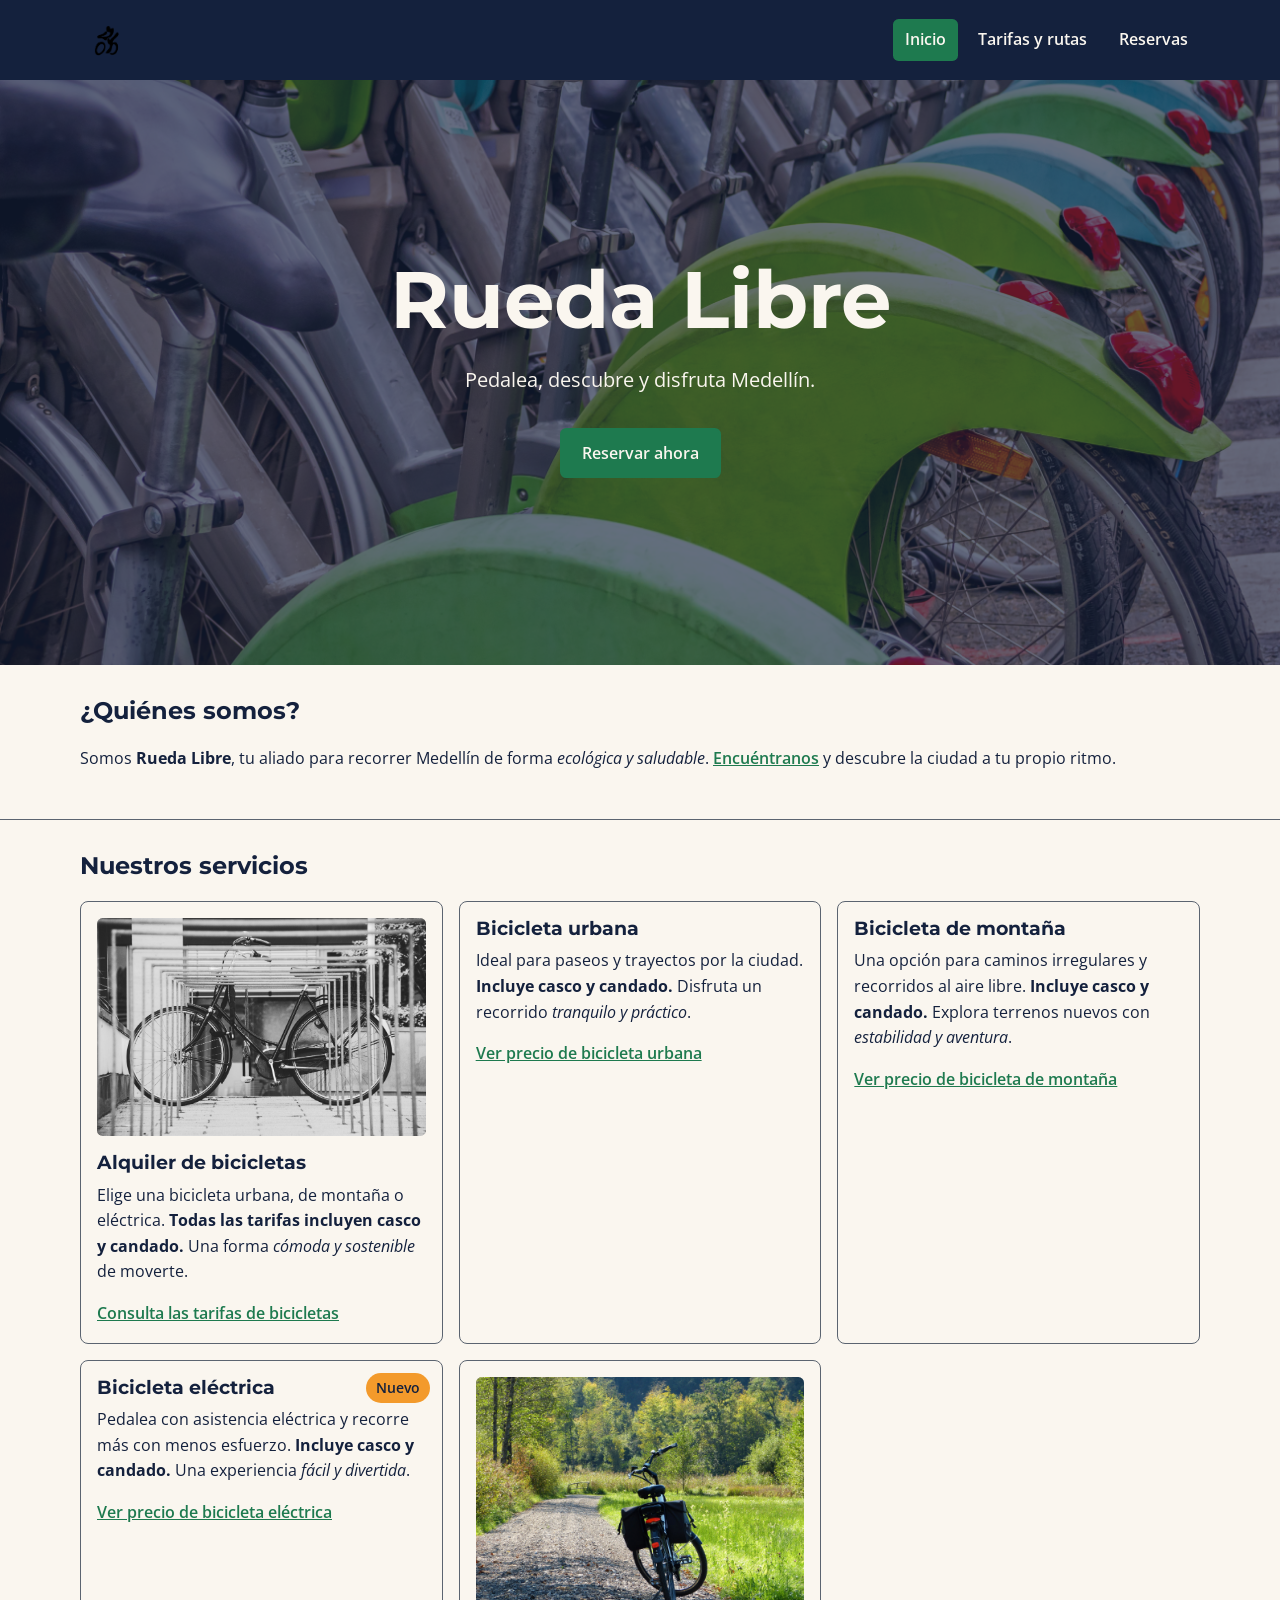
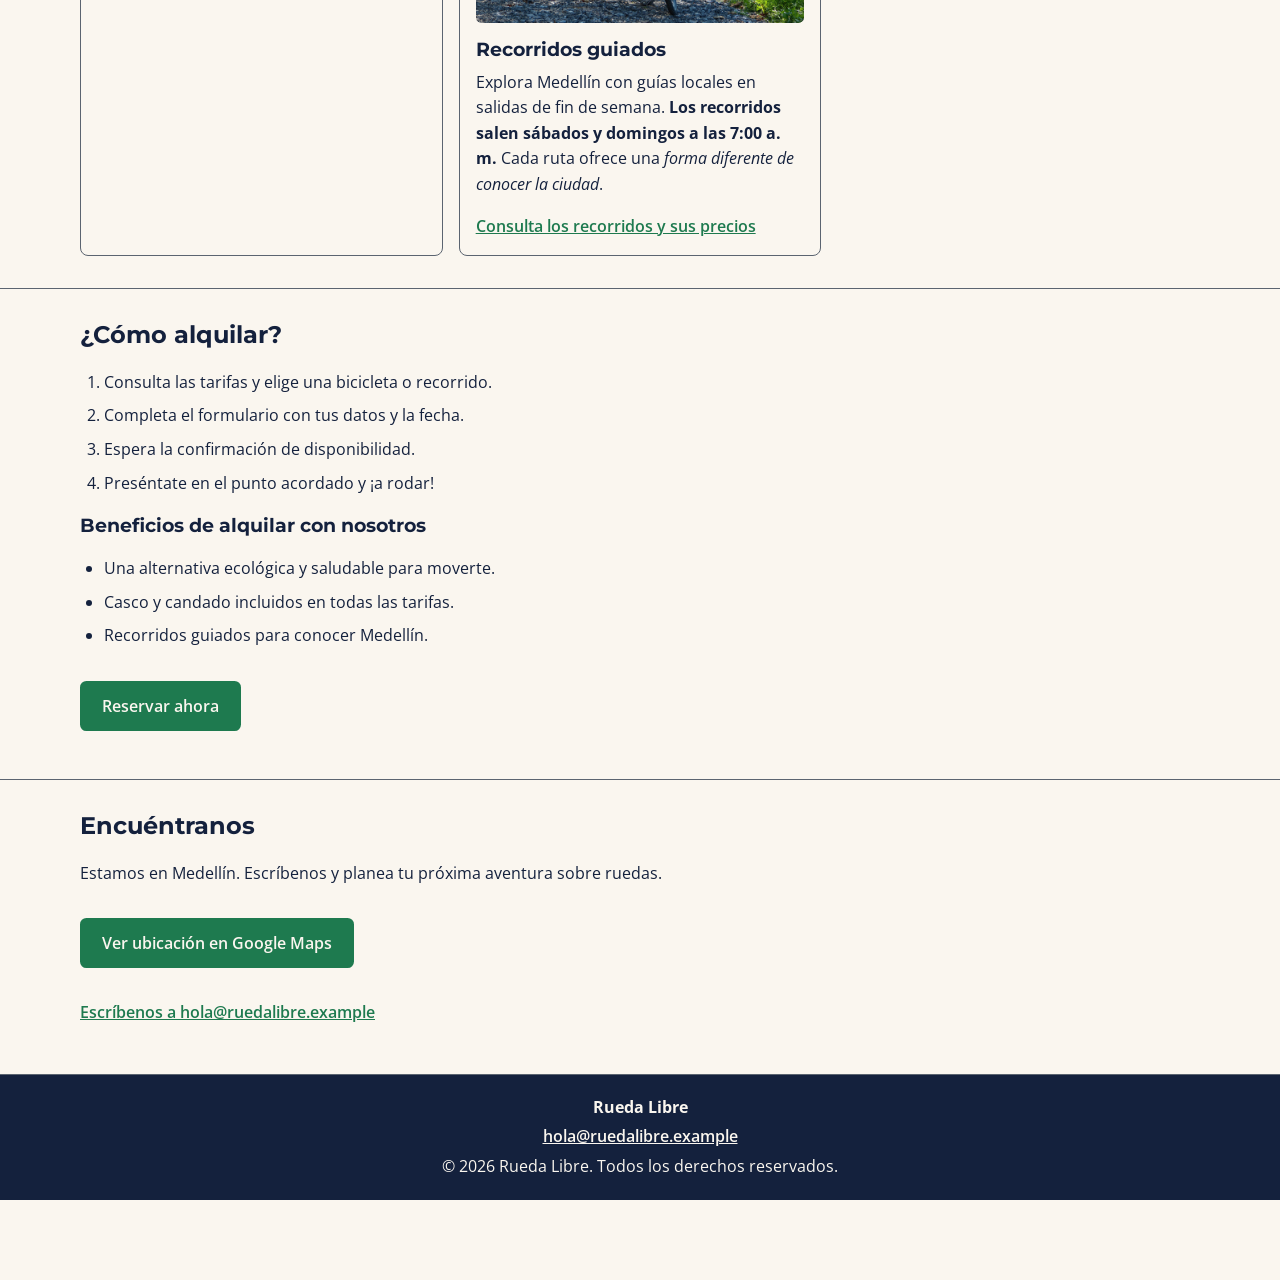
==== index.html @ da0697f2 "Release Rueda Libre v1.0 Co-authored-by: Copilot <223556219+Copilot@users.noreply.github.com>" ====
<!DOCTYPE html>
<html lang="es">
<head>
    <meta charset="UTF-8">
    <meta name="viewport" content="width=device-width, initial-scale=1.0">
    <meta name="description" content="Alquila bicicletas y descubre Medellín con los recorridos guiados de Rueda Libre.">
    <title>Rueda Libre | Bicicletas y recorridos en Medellín</title>
    <link rel="preconnect" href="https://fonts.googleapis.com">
    <link rel="preconnect" href="https://fonts.gstatic.com" crossorigin>
    <link href="https://fonts.googleapis.com/css2?family=Montserrat:wght@700&family=Open+Sans:wght@400;600&display=swap" rel="stylesheet">
    <link rel="stylesheet" href="css/styles.css">
</head>
<body>
    <header class="site-header">
        <nav class="site-nav" aria-label="Navegación principal">
            <a class="brand" href="index.html" aria-label="Rueda Libre, inicio">
                <img src="img/Logo.png" alt="Logo de Rueda Libre" width="56" height="56">
            </a>
            <ul id="menu">
                <li><a class="activo" href="index.html" aria-current="page">Inicio</a></li>
                <li><a href="paginas/tarifas.html">Tarifas y rutas</a></li>
                <li><a href="paginas/reservas.html">Reservas</a></li>
            </ul>
        </nav>
    </header>

    <main>
        <section class="hero" aria-labelledby="titulo-principal">
            <img class="hero-image" src="img/Portada.jpg" alt="Fila de bicicletas de alquiler listas para salir" width="1600">
            <div class="hero-content">
                <h1 id="titulo-principal">Rueda Libre</h1>
                <p>Pedalea, descubre y disfruta Medellín.</p>
                <a class="button" href="paginas/reservas.html">Reservar ahora</a>
            </div>
        </section>

        <section class="content-section" id="quienes-somos" aria-labelledby="titulo-quienes-somos">
            <h2 id="titulo-quienes-somos">¿Quiénes somos?</h2>
            <p>
                Somos <strong>Rueda Libre</strong>, tu aliado para recorrer Medellín de forma
                <em>ecológica y saludable</em>. <a href="#encuentranos">Encuéntranos</a> y descubre
                la ciudad a tu propio ritmo.
            </p>
        </section>

        <section class="content-section content-section--muted" id="servicios" aria-labelledby="titulo-servicios">
            <h2 id="titulo-servicios">Nuestros servicios</h2>
            <div class="service-grid">
                <article class="service-card">
                    <img src="img/Bicicleta.jpg" alt="Bicicleta lista para recorrer la ciudad" width="800">
                    <h3>Alquiler de bicicletas</h3>
                    <p>Elige una bicicleta urbana, de montaña o eléctrica. <strong>Todas las tarifas incluyen casco y candado.</strong> Una forma <em>cómoda y sostenible</em> de moverte.</p>
                    <a href="paginas/tarifas.html">Consulta las tarifas de bicicletas</a>
                </article>
                <article class="service-card">
                    <h3>Bicicleta urbana</h3>
                    <p>Ideal para paseos y trayectos por la ciudad. <strong>Incluye casco y candado.</strong> Disfruta un recorrido <em>tranquilo y práctico</em>.</p>
                    <a href="paginas/tarifas.html">Ver precio de bicicleta urbana</a>
                </article>
                <article class="service-card">
                    <h3>Bicicleta de montaña</h3>
                    <p>Una opción para caminos irregulares y recorridos al aire libre. <strong>Incluye casco y candado.</strong> Explora terrenos nuevos con <em>estabilidad y aventura</em>.</p>
                    <a href="paginas/tarifas.html">Ver precio de bicicleta de montaña</a>
                </article>
                <article class="service-card service-card--new">
                    <span class="new-badge">Nuevo</span>
                    <h3>Bicicleta eléctrica</h3>
                    <p>Pedalea con asistencia eléctrica y recorre más con menos esfuerzo. <strong>Incluye casco y candado.</strong> Una experiencia <em>fácil y divertida</em>.</p>
                    <a href="paginas/tarifas.html">Ver precio de bicicleta eléctrica</a>
                </article>
                <article class="service-card">
                    <img src="img/Ruta.jpg" alt="Ruta ciclista que atraviesa paisajes de Medellín" width="800">
                    <h3>Recorridos guiados</h3>
                    <p>Explora Medellín con guías locales en salidas de fin de semana. <strong>Los recorridos salen sábados y domingos a las 7:00 a. m.</strong> Cada ruta ofrece una <em>forma diferente de conocer la ciudad</em>.</p>
                    <a href="paginas/tarifas.html#recorridos">Consulta los recorridos y sus precios</a>
                </article>
            </div>
        </section>

        <section class="content-section" id="como-alquilar" aria-labelledby="titulo-como-alquilar">
            <h2 id="titulo-como-alquilar">¿Cómo alquilar?</h2>
            <ol class="steps-list">
                <li>Consulta las tarifas y elige una bicicleta o recorrido.</li>
                <li>Completa el formulario con tus datos y la fecha.</li>
                <li>Espera la confirmación de disponibilidad.</li>
                <li>Preséntate en el punto acordado y ¡a rodar!</li>
            </ol>
            <h3>Beneficios de alquilar con nosotros</h3>
            <ul class="benefits-list">
                <li>Una alternativa ecológica y saludable para moverte.</li>
                <li>Casco y candado incluidos en todas las tarifas.</li>
                <li>Recorridos guiados para conocer Medellín.</li>
            </ul>
            <a class="button" href="paginas/reservas.html">Reservar ahora</a>
        </section>

        <section class="content-section content-section--muted" id="encuentranos" aria-labelledby="titulo-encuentranos">
            <h2 id="titulo-encuentranos">Encuéntranos</h2>
            <p>Estamos en Medellín. Escríbenos y planea tu próxima aventura sobre ruedas.</p>
            <a class="button" href="https://maps.google.com/?q=Medellin" target="_blank" rel="noopener noreferrer">Ver ubicación en Google Maps</a>
            <p><a href="mailto:hola@ruedalibre.example">Escríbenos a hola@ruedalibre.example</a></p>
        </section>
    </main>

    <footer class="site-footer">
        <p><strong>Rueda Libre</strong></p>
        <p><a href="mailto:hola@ruedalibre.example">hola@ruedalibre.example</a></p>
        <p>© 2026 Rueda Libre. Todos los derechos reservados.</p>
    </footer>


</body>
</html>
---- css/styles.css ----
:root {
    --verde-ruta: #1e7a4f;
    --naranja-pedal: #f39a2b;
    --azul-noche: #14213d;
    --crema: #faf6ef;
    --gris-asfalto: #5b6470;
    --fuente-titulos: "Montserrat", Arial, sans-serif;
    --fuente-texto: "Open Sans", Arial, sans-serif;
    --espacio-pequeno: 0.5rem;
    --espacio-medio: 1rem;
    --espacio-grande: 2rem;
    --ancho-contenido: 70rem;
}

* {
    box-sizing: border-box;
}

html {
    scroll-behavior: smooth;
}

body {
    margin: 0;
    padding-bottom: 5rem;
    background-color: var(--crema);
    color: var(--azul-noche);
    font-family: var(--fuente-texto);
    line-height: 1.6;
}

h1,
h2,
h3 {
    color: var(--azul-noche);
    font-family: var(--fuente-titulos);
    line-height: 1.2;
}

a {
    color: var(--verde-ruta);
    font-weight: 600;
}

a:hover {
    text-decoration-thickness: 2px;
}

a:focus-visible,
button:focus-visible,
input:focus-visible,
select:focus-visible,
textarea:focus-visible {
    outline: 3px solid var(--naranja-pedal);
    outline-offset: 3px;
}

.site-header {
    position: sticky;
    top: 0;
    z-index: 2;
    background-color: var(--azul-noche);
}

.site-nav {
    display: flex;
    width: min(100% - 2rem, var(--ancho-contenido));
    min-height: 5rem;
    margin: 0 auto;
    align-items: center;
    justify-content: space-between;
    gap: var(--espacio-medio);
}

.brand {
    display: inline-block;
    flex-shrink: 0;
}

.brand img {
    display: block;
    width: 3.5rem;
    height: 3.5rem;
    object-fit: contain;
}

.site-nav ul {
    display: flex;
    flex-wrap: wrap;
    justify-content: flex-end;
    gap: var(--espacio-pequeno);
    margin: 0;
    padding: 0;
    list-style: none;
}

.site-nav #menu a {
    display: inline-block;
    padding: 0.5rem 0.75rem;
    border-radius: 0.35rem;
    color: var(--crema);
    text-decoration: none;
}

.site-nav #menu a:hover,
.site-nav #menu a:focus,
.site-nav #menu a.activo {
    background-color: var(--verde-ruta);
    color: var(--crema);
}

.hero {
    position: relative;
    display: grid;
    min-height: 65vh;
    place-items: center;
    overflow: hidden;
    background-color: var(--azul-noche);
    text-align: center;
}

.hero-image {
    position: absolute;
    inset: 0;
    width: 100%;
    height: 100%;
    object-fit: cover;
    opacity: 0.35;
}

.hero-content {
    position: relative;
    padding: var(--espacio-grande) var(--espacio-medio);
}

.hero h1,
.hero p {
    color: var(--crema);
}

.hero h1 {
    margin: 0;
    font-size: clamp(2.5rem, 8vw, 5rem);
}

.hero p {
    margin: var(--espacio-medio) 0;
    font-size: 1.25rem;
}

.content-section,
.page-heading {
    width: min(100% - 2rem, var(--ancho-contenido));
    margin: 0 auto;
    padding: var(--espacio-grande) 0;
    scroll-margin-top: 6rem;
}

.page-main {
    padding-bottom: var(--espacio-grande);
}

.page-heading {
    text-align: center;
}

.page-heading h1,
.content-section h2 {
    margin-top: 0;
}

.content-section--muted {
    width: 100%;
    max-width: none;
    padding-right: max(1rem, calc((100% - var(--ancho-contenido)) / 2));
    padding-left: max(1rem, calc((100% - var(--ancho-contenido)) / 2));
    border-top: 1px solid var(--gris-asfalto);
    border-bottom: 1px solid var(--gris-asfalto);
}

.service-grid {
    display: grid;
    grid-template-columns: repeat(auto-fit, minmax(min(100%, 17rem), 1fr));
    gap: var(--espacio-medio);
}

.service-card {
    position: relative;
    padding: var(--espacio-medio);
    border: 1px solid var(--gris-asfalto);
    border-radius: 0.5rem;
    background-color: var(--crema);
}

.service-card > img {
    display: block;
    width: 100%;
    height: auto;
    margin-bottom: var(--espacio-medio);
    border-radius: 0.35rem;
}

.service-card h3 {
    margin: 0 0 var(--espacio-pequeno);
}

.service-card p {
    margin: 0 0 var(--espacio-medio);
}

.new-badge {
    position: absolute;
    top: 0.75rem;
    right: 0.75rem;
    padding: 0.25rem 0.6rem;
    border-radius: 1rem;
    background-color: var(--naranja-pedal);
    color: var(--azul-noche);
    font-size: 0.875rem;
    font-weight: 600;
}

.steps-list,
.benefits-list {
    display: grid;
    max-width: 48rem;
    gap: var(--espacio-pequeno);
    padding-left: 1.5rem;
}

.button {
    display: inline-block;
    margin: var(--espacio-medio) 0;
    padding: 0.75rem 1.25rem;
    border: 2px solid var(--verde-ruta);
    border-radius: 0.4rem;
    background-color: var(--verde-ruta);
    color: var(--crema);
    font: 600 1rem var(--fuente-texto);
    text-align: center;
    text-decoration: none;
    cursor: pointer;
}

.button:hover,
.button:focus {
    border-color: var(--azul-noche);
    background-color: var(--azul-noche);
    color: var(--crema);
}

table {
    width: 100%;
    margin: var(--espacio-medio) 0 var(--espacio-grande);
    border-collapse: collapse;
    background-color: var(--crema);
    text-align: left;
}

caption {
    padding: var(--espacio-pequeno);
    color: var(--azul-noche);
    font-weight: 600;
    text-align: left;
}

th,
td {
    padding: 0.75rem;
    border: 1px solid var(--gris-asfalto);
}

thead {
    background-color: var(--azul-noche);
    color: var(--crema);
}

thead th {
    color: var(--crema);
}

tbody th {
    text-align: left;
}

.extra-info {
    padding: var(--espacio-medio);
    border-left: 0.3rem solid var(--verde-ruta);
    background-color: var(--crema);
}

.schedule-list {
    display: grid;
    grid-template-columns: minmax(12rem, auto) 1fr;
    gap: var(--espacio-pequeno) var(--espacio-medio);
}

.schedule-list dt {
    font-weight: 600;
}

.schedule-list dd {
    margin: 0;
}

form {
    display: grid;
    gap: var(--espacio-medio);
}

fieldset {
    display: grid;
    gap: var(--espacio-pequeno);
    min-width: 0;
    padding: var(--espacio-medio);
    border: 1px solid var(--gris-asfalto);
    border-radius: 0.5rem;
}

legend {
    padding: 0 var(--espacio-pequeno);
    font-family: var(--fuente-titulos);
}

label,
.form-label {
    font-weight: 600;
}

.form-label {
    margin: var(--espacio-pequeno) 0 0;
}

input:not([type="radio"]):not([type="checkbox"]),
select,
textarea {
    width: 100%;
    padding: 0.7rem;
    border: 1px solid var(--gris-asfalto);
    border-radius: 0.3rem;
    background-color: var(--crema);
    color: var(--azul-noche);
    font: 1rem var(--fuente-texto);
}

textarea {
    resize: vertical;
}

.choice-label {
    display: flex;
    align-items: center;
    gap: var(--espacio-pequeno);
    font-weight: 400;
}

.choice-label input {
    width: 1rem;
    height: 1rem;
    accent-color: var(--verde-ruta);
}

.form-note {
    color: var(--gris-asfalto);
}

.site-footer {
    padding: var(--espacio-medio);
    background-color: var(--azul-noche);
    color: var(--crema);
    text-align: center;
}

.site-footer p {
    margin: 0.25rem;
}

.site-footer a {
    color: var(--crema);
}


@media (max-width: 42rem) {
    .site-nav {
        padding: var(--espacio-pequeno) 0;
        align-items: flex-start;
    }

    .site-nav ul {
        gap: 0.15rem;
    }

    .site-nav #menu a {
        padding: 0.45rem;
        font-size: 0.875rem;
    }

    .schedule-list {
        grid-template-columns: 1fr;
        gap: 0.15rem;
    }

    .schedule-list dd {
        margin-bottom: var(--espacio-pequeno);
    }

    table {
        font-size: 0.875rem;
    }

    th,
    td {
        padding: 0.45rem;
    }
}
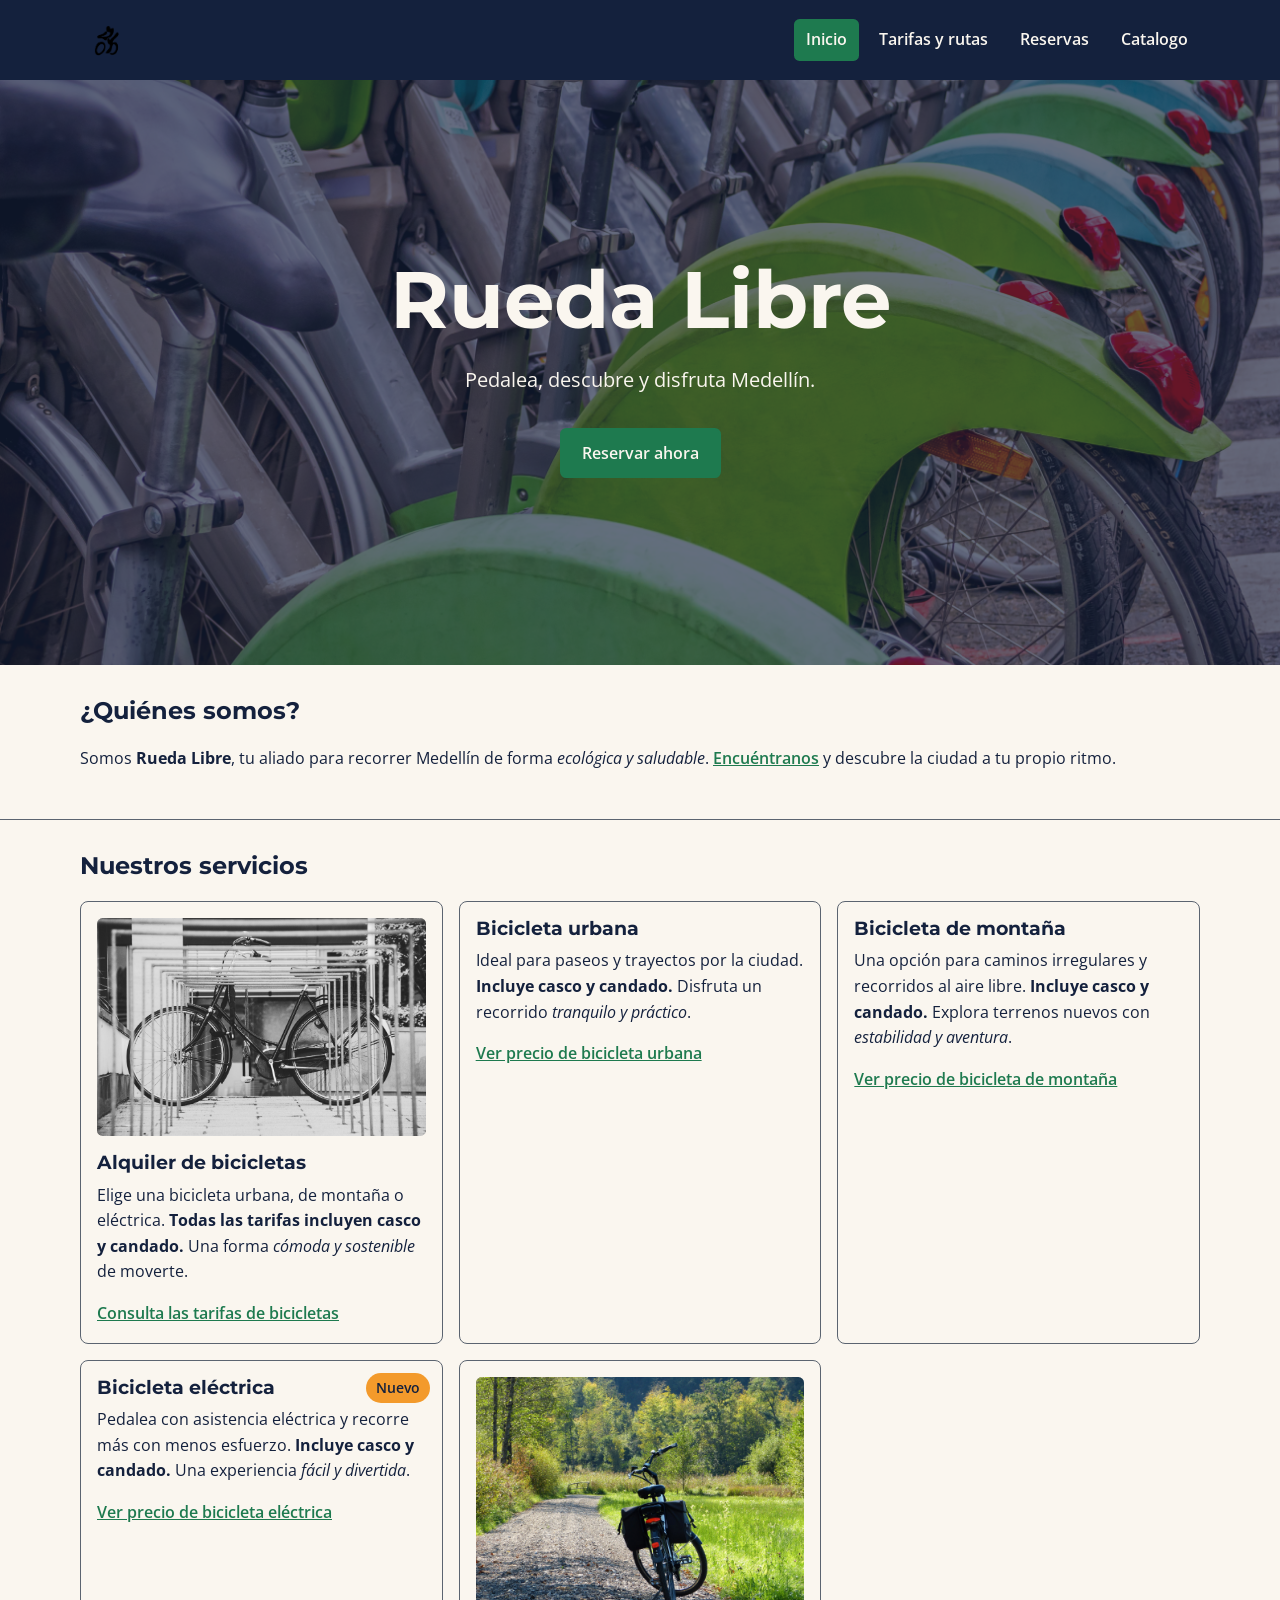
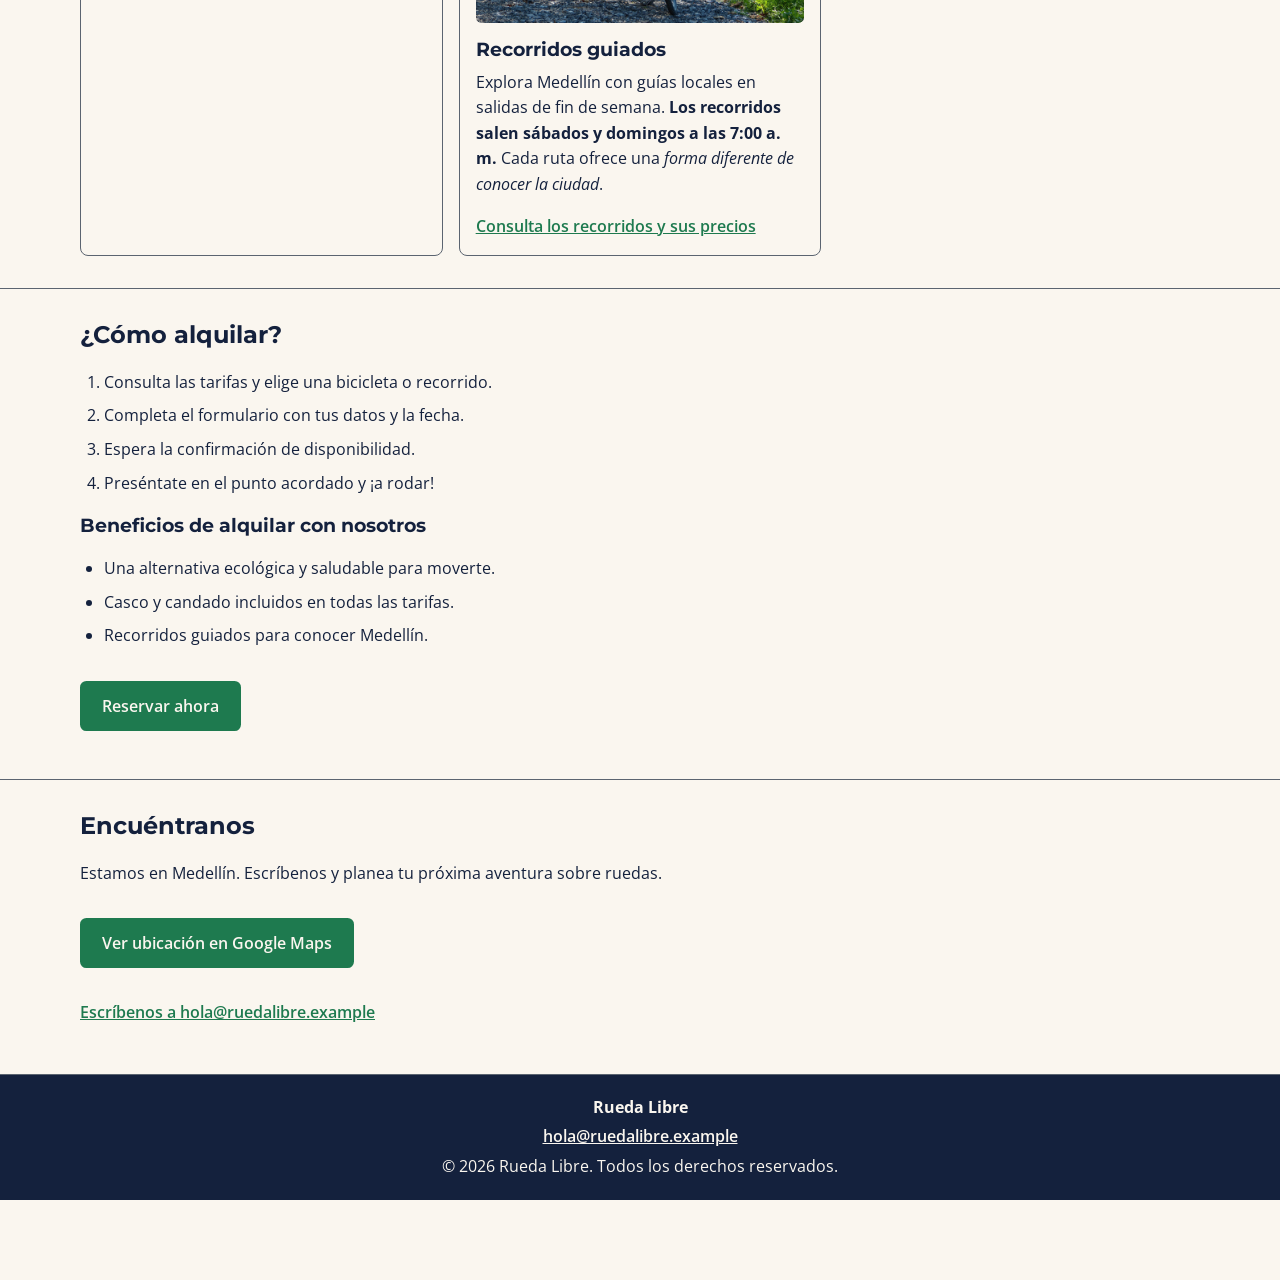
==== commit 51f46619: "Actualizacion de boostrap y pagina terminada" ====
--- a/index.html
+++ b/index.html
@@ -20,6 +20,7 @@
                 <li><a class="activo" href="index.html" aria-current="page">Inicio</a></li>
                 <li><a href="paginas/tarifas.html">Tarifas y rutas</a></li>
                 <li><a href="paginas/reservas.html">Reservas</a></li>
+                <li><a href="paginas/catalogo-bootstrap.html">Catalogo</a></li>
             </ul>
         </nav>
     </header>
